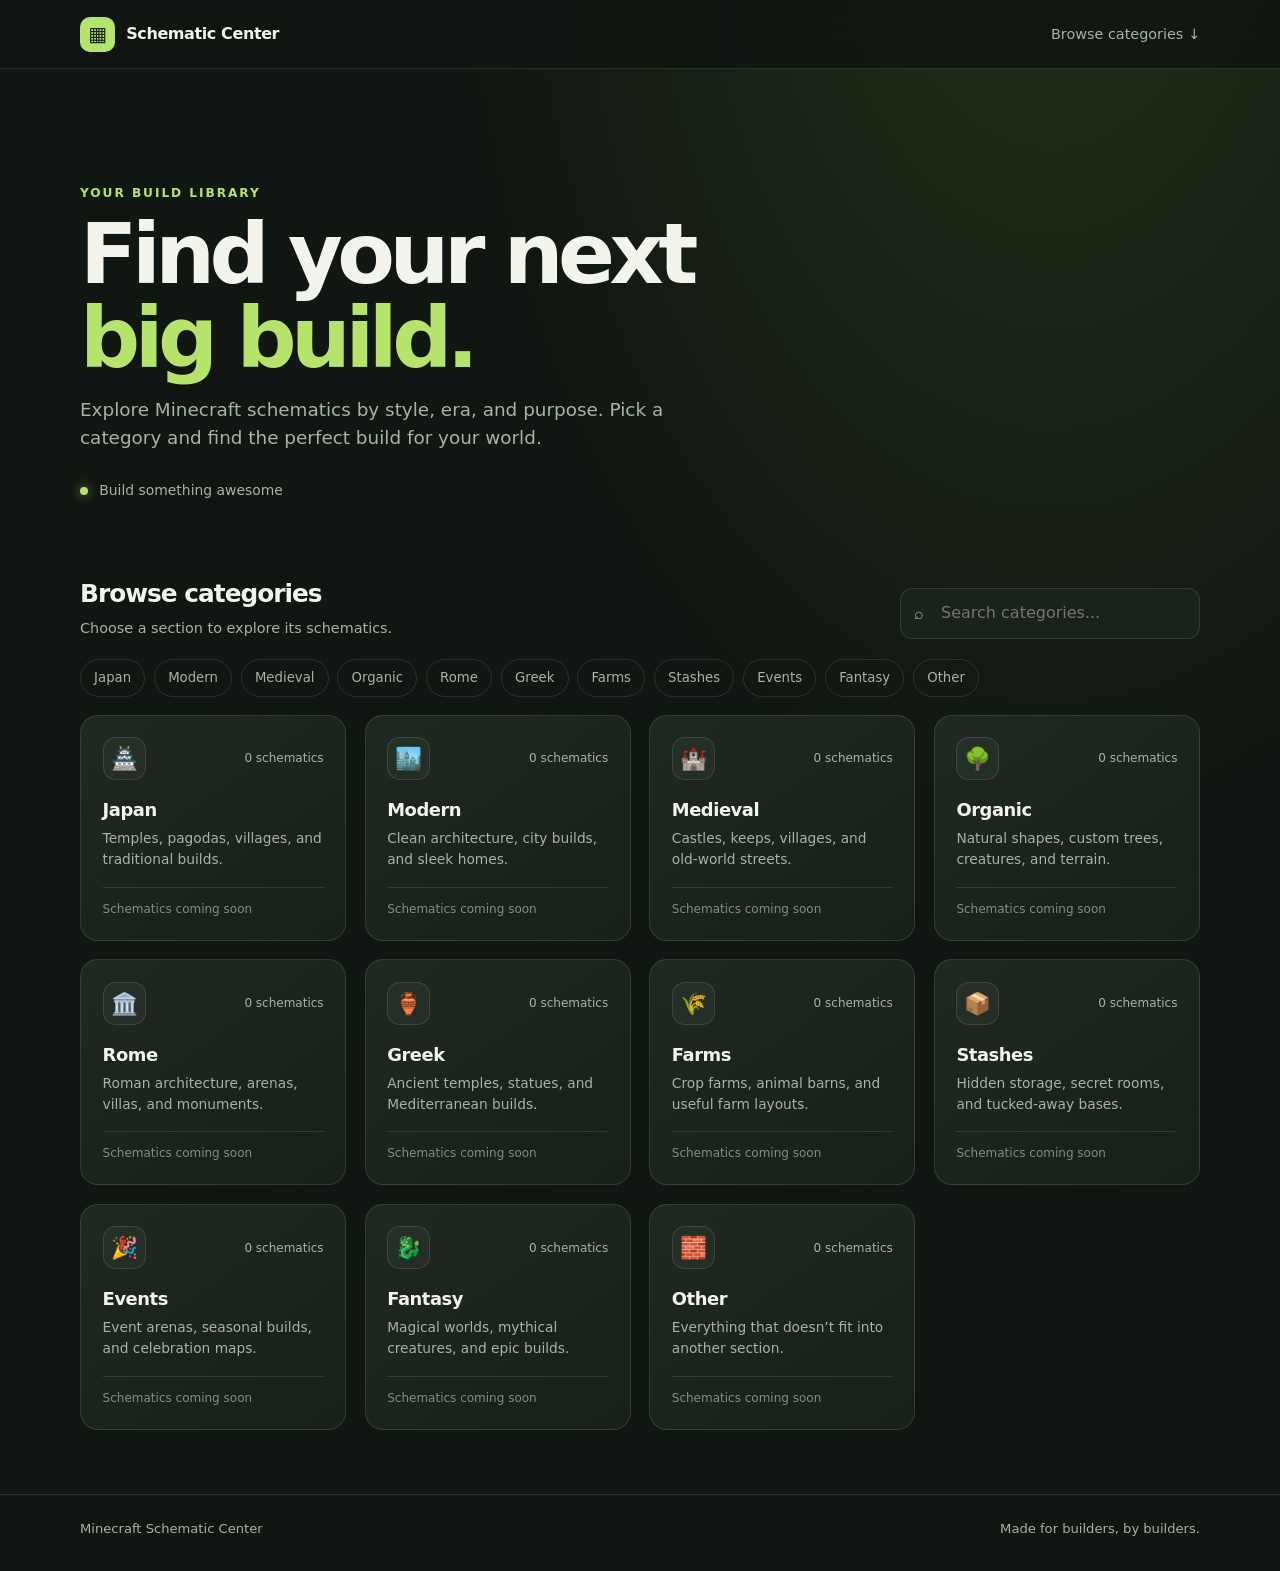
==== index.html @ 350b56d4 "Add schematic category landing page" ====
<!doctype html>
<html lang="en">
<head>
  <meta charset="utf-8">
  <meta name="viewport" content="width=device-width, initial-scale=1">
  <meta name="theme-color" content="#101611">
  <meta name="description" content="Browse Minecraft schematics by build style and category.">
  <title>Minecraft Schematic Center</title>
  <style>
    :root {
      color-scheme: dark;
      --bg: #101611;
      --surface: #19221b;
      --surface-raised: #202c23;
      --text: #f3f5ed;
      --muted: #a7b3a5;
      --green: #b6e36b;
      --green-dark: #293a1f;
      --line: rgba(224, 240, 216, .12);
      font-family: Inter, ui-sans-serif, system-ui, -apple-system, BlinkMacSystemFont, "Segoe UI", sans-serif;
    }

    * { box-sizing: border-box; }
    html { scroll-behavior: smooth; scroll-padding-top: 6rem; }
    body {
      margin: 0;
      color: var(--text);
      background:
        radial-gradient(ellipse at 82% -10%, rgba(114, 157, 69, .2), transparent 38rem),
        var(--bg);
      line-height: 1.55;
    }
    a { color: inherit; text-decoration: none; }
    button, input { font: inherit; }
    .wrap { width: min(1120px, calc(100% - 2.5rem)); margin-inline: auto; }

    header {
      position: sticky;
      z-index: 5;
      top: 0;
      border-bottom: 1px solid var(--line);
      background: rgba(16, 22, 17, .86);
      backdrop-filter: blur(14px);
    }
    .topbar { min-height: 68px; display: flex; align-items: center; justify-content: space-between; gap: 1rem; }
    .brand { display: flex; align-items: center; gap: .7rem; font-weight: 750; letter-spacing: -.025em; }
    .brand-mark { display: grid; width: 35px; aspect-ratio: 1; place-items: center; border-radius: 10px; background: var(--green); color: #172010; font-size: 1.25rem; }
    .top-link { color: var(--muted); font-size: .9rem; }
    .top-link:hover { color: var(--green); }

    .hero { padding: clamp(4rem, 9vw, 7.5rem) 0 3.2rem; }
    .eyebrow { color: var(--green); font-size: .76rem; font-weight: 800; letter-spacing: .16em; text-transform: uppercase; }
    h1 { max-width: 760px; margin: .65rem 0 1rem; font-size: clamp(2.6rem, 7vw, 5.25rem); line-height: .99; letter-spacing: -.065em; }
    h1 span { color: var(--green); }
    .intro { max-width: 610px; margin: 0; color: var(--muted); font-size: clamp(1rem, 2vw, 1.15rem); }
    .hero-meta { display: flex; align-items: center; gap: .7rem; margin-top: 1.7rem; color: var(--muted); font-size: .87rem; }
    .online-dot { width: 8px; height: 8px; border-radius: 50%; background: var(--green); box-shadow: 0 0 12px rgba(182, 227, 107, .7); }

    .catalog-head { display: flex; flex-wrap: wrap; align-items: end; justify-content: space-between; gap: 1rem; margin: 1.4rem 0 1.25rem; }
    h2 { margin: 0; font-size: 1.55rem; letter-spacing: -.04em; }
    .catalog-head p { margin: .2rem 0 0; color: var(--muted); font-size: .9rem; }
    .search { position: relative; width: min(100%, 300px); }
    .search input { width: 100%; padding: .75rem 1rem .75rem 2.5rem; border: 1px solid var(--line); border-radius: 12px; outline: 0; background: var(--surface); color: var(--text); }
    .search input:focus { border-color: rgba(182, 227, 107, .7); box-shadow: 0 0 0 3px rgba(182, 227, 107, .1); }
    .search span { position: absolute; top: 50%; left: .9rem; transform: translateY(-50%); color: var(--muted); }

    .category-nav { display: flex; gap: .55rem; overflow-x: auto; padding: 0 0 1.1rem; scrollbar-width: thin; }
    .category-nav a { flex: 0 0 auto; padding: .48rem .82rem; border: 1px solid var(--line); border-radius: 999px; color: var(--muted); font-size: .83rem; transition: .18s ease; }
    .category-nav a:hover { border-color: var(--green); color: var(--green); background: rgba(182, 227, 107, .07); }

    .category-grid { display: grid; grid-template-columns: repeat(2, minmax(0, 1fr)); gap: 1rem; padding-bottom: 4rem; }
    .category { min-height: 185px; padding: 1.35rem; border: 1px solid var(--line); border-radius: 18px; background: linear-gradient(145deg, rgba(32, 44, 35, .9), rgba(25, 34, 27, .8)); transition: transform .18s ease, border-color .18s ease; }
    .category:hover { transform: translateY(-3px); border-color: rgba(182, 227, 107, .38); }
    .category-top { display: flex; align-items: center; justify-content: space-between; gap: 1rem; }
    .category-icon { display: grid; width: 43px; aspect-ratio: 1; place-items: center; border: 1px solid var(--line); border-radius: 13px; background: rgba(255,255,255,.035); font-size: 1.35rem; }
    .count { color: var(--muted); font-size: .75rem; }
    .category h3 { margin: 1rem 0 .25rem; font-size: 1.12rem; letter-spacing: -.025em; }
    .category p { margin: 0; color: var(--muted); font-size: .86rem; }
    .empty-note { margin-top: 1rem; padding-top: .75rem; border-top: 1px solid var(--line); color: #80907d; font-size: .75rem; }
    .no-results { display: none; grid-column: 1 / -1; padding: 2rem; border: 1px dashed var(--line); border-radius: 16px; color: var(--muted); text-align: center; }
    footer { border-top: 1px solid var(--line); padding: 1.5rem 0 2rem; color: var(--muted); font-size: .82rem; }
    footer .wrap { display: flex; flex-wrap: wrap; justify-content: space-between; gap: .5rem 1rem; }

    @media (min-width: 760px) { .category-grid { grid-template-columns: repeat(3, minmax(0, 1fr)); gap: 1.15rem; } }
    @media (min-width: 1050px) { .category-grid { grid-template-columns: repeat(4, minmax(0, 1fr)); } }
    @media (max-width: 520px) { .wrap { width: min(100% - 1.5rem, 1120px); } .top-link { display: none; } .category { min-height: 175px; padding: 1rem; } .category-grid { gap: .7rem; } }
    @media (prefers-reduced-motion: reduce) { *, *::before, *::after { scroll-behavior: auto !important; transition-duration: .01ms !important; } }
  </style>
</head>
<body>
  <header>
    <div class="wrap topbar">
      <a class="brand" href="#top" aria-label="Minecraft Schematic Center home">
        <span class="brand-mark" aria-hidden="true">▦</span>
        <span>Schematic Center</span>
      </a>
      <a class="top-link" href="#categories">Browse categories ↓</a>
    </div>
  </header>

  <main class="wrap" id="top">
    <section class="hero" aria-labelledby="page-title">
      <div class="eyebrow">Your build library</div>
      <h1 id="page-title">Find your next <span>big build.</span></h1>
      <p class="intro">Explore Minecraft schematics by style, era, and purpose. Pick a category and find the perfect build for your world.</p>
      <div class="hero-meta"><span class="online-dot" aria-hidden="true"></span><span>Build something awesome</span></div>
    </section>

    <section id="categories" aria-labelledby="categories-title">
      <div class="catalog-head">
        <div>
          <h2 id="categories-title">Browse categories</h2>
          <p>Choose a section to explore its schematics.</p>
        </div>
        <label class="search">
          <span aria-hidden="true">⌕</span>
          <input id="category-search" type="search" placeholder="Search categories..." aria-label="Search categories">
        </label>
      </div>

      <nav class="category-nav" aria-label="Jump to a category">
        <a href="#japan">Japan</a><a href="#modern">Modern</a><a href="#medieval">Medieval</a><a href="#organic">Organic</a><a href="#rome">Rome</a><a href="#greek">Greek</a><a href="#farms">Farms</a><a href="#stashes">Stashes</a><a href="#events">Events</a><a href="#fantasy">Fantasy</a><a href="#other">Other</a>
      </nav>

      <div class="category-grid" id="category-grid">
        <article class="category" id="japan" data-category="japan japanese asian pagoda shrine">
          <div class="category-top"><span class="category-icon" aria-hidden="true">🏯</span><span class="count">0 schematics</span></div>
          <h3>Japan</h3><p>Temples, pagodas, villages, and traditional builds.</p><div class="empty-note">Schematics coming soon</div>
        </article>
        <article class="category" id="modern" data-category="modern contemporary city house">
          <div class="category-top"><span class="category-icon" aria-hidden="true">🏙️</span><span class="count">0 schematics</span></div>
          <h3>Modern</h3><p>Clean architecture, city builds, and sleek homes.</p><div class="empty-note">Schematics coming soon</div>
        </article>
        <article class="category" id="medieval" data-category="medieval castle village fantasy">
          <div class="category-top"><span class="category-icon" aria-hidden="true">🏰</span><span class="count">0 schematics</span></div>
          <h3>Medieval</h3><p>Castles, keeps, villages, and old-world streets.</p><div class="empty-note">Schematics coming soon</div>
        </article>
        <article class="category" id="organic" data-category="organic nature tree creature terrain">
          <div class="category-top"><span class="category-icon" aria-hidden="true">🌳</span><span class="count">0 schematics</span></div>
          <h3>Organic</h3><p>Natural shapes, custom trees, creatures, and terrain.</p><div class="empty-note">Schematics coming soon</div>
        </article>
        <article class="category" id="rome" data-category="rome roman colosseum empire">
          <div class="category-top"><span class="category-icon" aria-hidden="true">🏛️</span><span class="count">0 schematics</span></div>
          <h3>Rome</h3><p>Roman architecture, arenas, villas, and monuments.</p><div class="empty-note">Schematics coming soon</div>
        </article>
        <article class="category" id="greek" data-category="greek greece ancient temple mythology">
          <div class="category-top"><span class="category-icon" aria-hidden="true">🏺</span><span class="count">0 schematics</span></div>
          <h3>Greek</h3><p>Ancient temples, statues, and Mediterranean builds.</p><div class="empty-note">Schematics coming soon</div>
        </article>
        <article class="category" id="farms" data-category="farm farms agriculture food crop">
          <div class="category-top"><span class="category-icon" aria-hidden="true">🌾</span><span class="count">0 schematics</span></div>
          <h3>Farms</h3><p>Crop farms, animal barns, and useful farm layouts.</p><div class="empty-note">Schematics coming soon</div>
        </article>
        <article class="category" id="stashes" data-category="stash stashes storage secret base hidden">
          <div class="category-top"><span class="category-icon" aria-hidden="true">📦</span><span class="count">0 schematics</span></div>
          <h3>Stashes</h3><p>Hidden storage, secret rooms, and tucked-away bases.</p><div class="empty-note">Schematics coming soon</div>
        </article>
        <article class="category" id="events" data-category="event events seasonal holiday arena">
          <div class="category-top"><span class="category-icon" aria-hidden="true">🎉</span><span class="count">0 schematics</span></div>
          <h3>Events</h3><p>Event arenas, seasonal builds, and celebration maps.</p><div class="empty-note">Schematics coming soon</div>
        </article>
        <article class="category" id="fantasy" data-category="fantasy magic mythical dragon">
          <div class="category-top"><span class="category-icon" aria-hidden="true">🐉</span><span class="count">0 schematics</span></div>
          <h3>Fantasy</h3><p>Magical worlds, mythical creatures, and epic builds.</p><div class="empty-note">Schematics coming soon</div>
        </article>
        <article class="category" id="other" data-category="other others misc miscellaneous">
          <div class="category-top"><span class="category-icon" aria-hidden="true">🧱</span><span class="count">0 schematics</span></div>
          <h3>Other</h3><p>Everything that doesn’t fit into another section.</p><div class="empty-note">Schematics coming soon</div>
        </article>
        <p class="no-results" id="no-results">No categories match that search. Try another word.</p>
      </div>
    </section>
  </main>

  <footer><div class="wrap"><span>Minecraft Schematic Center</span><span>Made for builders, by builders.</span></div></footer>
  <script>
    const search = document.querySelector('#category-search');
    const categories = [...document.querySelectorAll('.category')];
    const noResults = document.querySelector('#no-results');

    search.addEventListener('input', () => {
      const query = search.value.trim().toLowerCase();
      let visible = 0;
      for (const card of categories) {
        const matches = `${card.dataset.category} ${card.textContent}`.toLowerCase().includes(query);
        card.hidden = !matches;
        if (matches) visible++;
      }
      noResults.style.display = visible ? 'none' : 'block';
    });
  </script>
</body>
</html>
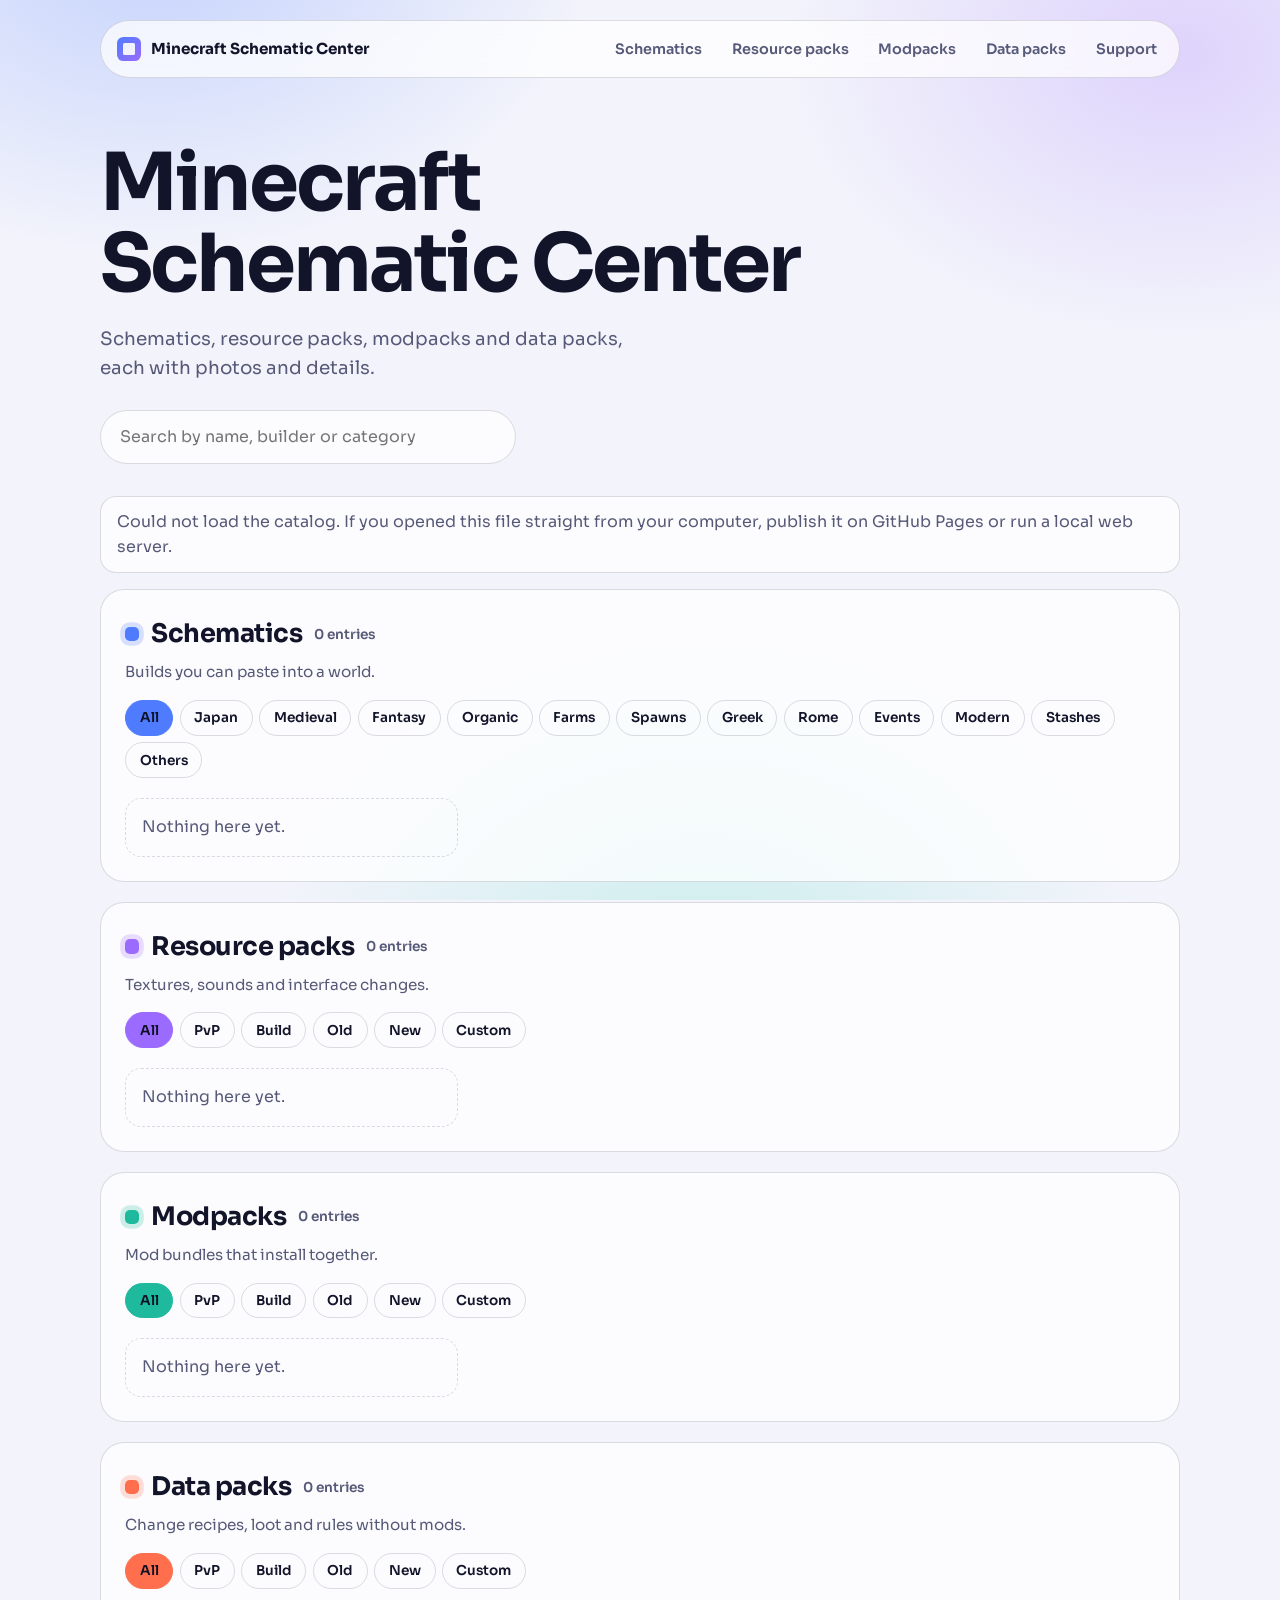
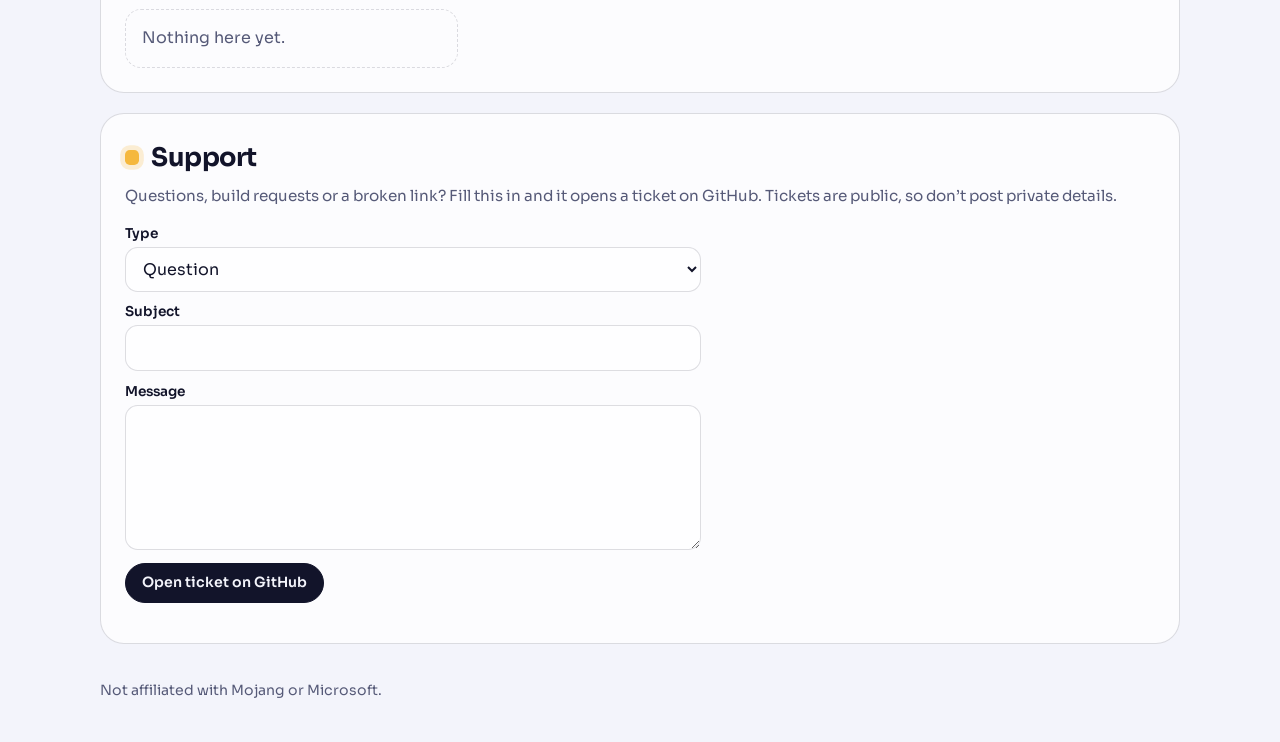
==== commit 14cfda5f: "Add files via upload" ====
--- a/index.html
+++ b/index.html
@@ -1,193 +1,130 @@
-<!doctype html>
+<!DOCTYPE html>
 <html lang="en">
 <head>
-  <meta charset="utf-8">
-  <meta name="viewport" content="width=device-width, initial-scale=1">
-  <meta name="theme-color" content="#101611">
-  <meta name="description" content="Browse Minecraft schematics by build style and category.">
-  <title>Minecraft Schematic Center</title>
-  <style>
-    :root {
-      color-scheme: dark;
-      --bg: #101611;
-      --surface: #19221b;
-      --surface-raised: #202c23;
-      --text: #f3f5ed;
-      --muted: #a7b3a5;
-      --green: #b6e36b;
-      --green-dark: #293a1f;
-      --line: rgba(224, 240, 216, .12);
-      font-family: Inter, ui-sans-serif, system-ui, -apple-system, BlinkMacSystemFont, "Segoe UI", sans-serif;
-    }
-
-    * { box-sizing: border-box; }
-    html { scroll-behavior: smooth; scroll-padding-top: 6rem; }
-    body {
-      margin: 0;
-      color: var(--text);
-      background:
-        radial-gradient(ellipse at 82% -10%, rgba(114, 157, 69, .2), transparent 38rem),
-        var(--bg);
-      line-height: 1.55;
-    }
-    a { color: inherit; text-decoration: none; }
-    button, input { font: inherit; }
-    .wrap { width: min(1120px, calc(100% - 2.5rem)); margin-inline: auto; }
-
-    header {
-      position: sticky;
-      z-index: 5;
-      top: 0;
-      border-bottom: 1px solid var(--line);
-      background: rgba(16, 22, 17, .86);
-      backdrop-filter: blur(14px);
-    }
-    .topbar { min-height: 68px; display: flex; align-items: center; justify-content: space-between; gap: 1rem; }
-    .brand { display: flex; align-items: center; gap: .7rem; font-weight: 750; letter-spacing: -.025em; }
-    .brand-mark { display: grid; width: 35px; aspect-ratio: 1; place-items: center; border-radius: 10px; background: var(--green); color: #172010; font-size: 1.25rem; }
-    .top-link { color: var(--muted); font-size: .9rem; }
-    .top-link:hover { color: var(--green); }
-
-    .hero { padding: clamp(4rem, 9vw, 7.5rem) 0 3.2rem; }
-    .eyebrow { color: var(--green); font-size: .76rem; font-weight: 800; letter-spacing: .16em; text-transform: uppercase; }
-    h1 { max-width: 760px; margin: .65rem 0 1rem; font-size: clamp(2.6rem, 7vw, 5.25rem); line-height: .99; letter-spacing: -.065em; }
-    h1 span { color: var(--green); }
-    .intro { max-width: 610px; margin: 0; color: var(--muted); font-size: clamp(1rem, 2vw, 1.15rem); }
-    .hero-meta { display: flex; align-items: center; gap: .7rem; margin-top: 1.7rem; color: var(--muted); font-size: .87rem; }
-    .online-dot { width: 8px; height: 8px; border-radius: 50%; background: var(--green); box-shadow: 0 0 12px rgba(182, 227, 107, .7); }
-
-    .catalog-head { display: flex; flex-wrap: wrap; align-items: end; justify-content: space-between; gap: 1rem; margin: 1.4rem 0 1.25rem; }
-    h2 { margin: 0; font-size: 1.55rem; letter-spacing: -.04em; }
-    .catalog-head p { margin: .2rem 0 0; color: var(--muted); font-size: .9rem; }
-    .search { position: relative; width: min(100%, 300px); }
-    .search input { width: 100%; padding: .75rem 1rem .75rem 2.5rem; border: 1px solid var(--line); border-radius: 12px; outline: 0; background: var(--surface); color: var(--text); }
-    .search input:focus { border-color: rgba(182, 227, 107, .7); box-shadow: 0 0 0 3px rgba(182, 227, 107, .1); }
-    .search span { position: absolute; top: 50%; left: .9rem; transform: translateY(-50%); color: var(--muted); }
-
-    .category-nav { display: flex; gap: .55rem; overflow-x: auto; padding: 0 0 1.1rem; scrollbar-width: thin; }
-    .category-nav a { flex: 0 0 auto; padding: .48rem .82rem; border: 1px solid var(--line); border-radius: 999px; color: var(--muted); font-size: .83rem; transition: .18s ease; }
-    .category-nav a:hover { border-color: var(--green); color: var(--green); background: rgba(182, 227, 107, .07); }
-
-    .category-grid { display: grid; grid-template-columns: repeat(2, minmax(0, 1fr)); gap: 1rem; padding-bottom: 4rem; }
-    .category { min-height: 185px; padding: 1.35rem; border: 1px solid var(--line); border-radius: 18px; background: linear-gradient(145deg, rgba(32, 44, 35, .9), rgba(25, 34, 27, .8)); transition: transform .18s ease, border-color .18s ease; }
-    .category:hover { transform: translateY(-3px); border-color: rgba(182, 227, 107, .38); }
-    .category-top { display: flex; align-items: center; justify-content: space-between; gap: 1rem; }
-    .category-icon { display: grid; width: 43px; aspect-ratio: 1; place-items: center; border: 1px solid var(--line); border-radius: 13px; background: rgba(255,255,255,.035); font-size: 1.35rem; }
-    .count { color: var(--muted); font-size: .75rem; }
-    .category h3 { margin: 1rem 0 .25rem; font-size: 1.12rem; letter-spacing: -.025em; }
-    .category p { margin: 0; color: var(--muted); font-size: .86rem; }
-    .empty-note { margin-top: 1rem; padding-top: .75rem; border-top: 1px solid var(--line); color: #80907d; font-size: .75rem; }
-    .no-results { display: none; grid-column: 1 / -1; padding: 2rem; border: 1px dashed var(--line); border-radius: 16px; color: var(--muted); text-align: center; }
-    footer { border-top: 1px solid var(--line); padding: 1.5rem 0 2rem; color: var(--muted); font-size: .82rem; }
-    footer .wrap { display: flex; flex-wrap: wrap; justify-content: space-between; gap: .5rem 1rem; }
-
-    @media (min-width: 760px) { .category-grid { grid-template-columns: repeat(3, minmax(0, 1fr)); gap: 1.15rem; } }
-    @media (min-width: 1050px) { .category-grid { grid-template-columns: repeat(4, minmax(0, 1fr)); } }
-    @media (max-width: 520px) { .wrap { width: min(100% - 1.5rem, 1120px); } .top-link { display: none; } .category { min-height: 175px; padding: 1rem; } .category-grid { gap: .7rem; } }
-    @media (prefers-reduced-motion: reduce) { *, *::before, *::after { scroll-behavior: auto !important; transition-duration: .01ms !important; } }
-  </style>
+<meta charset="utf-8">
+<meta name="viewport" content="width=device-width, initial-scale=1">
+<title>Minecraft Schematic Center</title>
+<link rel="preconnect" href="https://fonts.googleapis.com">
+<link href="https://fonts.googleapis.com/css2?family=Sora:wght@400;600;700&display=swap" rel="stylesheet">
+<link rel="stylesheet" href="style.css">
 </head>
 <body>
-  <header>
-    <div class="wrap topbar">
-      <a class="brand" href="#top" aria-label="Minecraft Schematic Center home">
-        <span class="brand-mark" aria-hidden="true">▦</span>
-        <span>Schematic Center</span>
-      </a>
-      <a class="top-link" href="#categories">Browse categories ↓</a>
+<div class="wrap">
+  <nav aria-label="Main">
+    <div class="brand"><span class="logo" aria-hidden="true"></span>Minecraft Schematic Center</div>
+    <ul id="navl"></ul>
+    <a class="dc" id="dc" target="_blank" rel="noopener">Join our Discord</a>
+  </nav>
+  <section class="hero">
+    <h1>Minecraft Schematic Center</h1>
+    <p>Schematics, resource packs, modpacks and data packs, each with photos and details.</p>
+    <input class="search" id="q" type="search" placeholder="Search by name, builder or category" aria-label="Search" autocomplete="off">
+  </section>
+  <p id="note" role="status"></p>
+  <main id="main"></main>
+  <section class="sec" id="support" style="--a:#f5b83d"><header><span class="dot"></span><h2>Support</h2></header>
+    <p class="lede">Questions, build requests or a broken link? Fill this in and it opens a ticket on GitHub. Tickets are public, so don’t post private details.</p>
+    <div class="tk">
+      <label for="t-kind">Type</label><select id="t-kind"><option>Question</option><option>Request a build</option><option>Report a broken link</option><option>Other</option></select>
+      <label for="t-subj">Subject</label><input id="t-subj" maxlength="120">
+      <label for="t-msg">Message</label><textarea id="t-msg" rows="5" maxlength="1500"></textarea>
+      <div class="acts"><button type="button" class="btn main" id="t-send">Open ticket on GitHub</button></div>
+      <p class="lede" id="t-out" role="status"></p>
     </div>
-  </header>
+  </section>
+  <footer>Not affiliated with Mojang or Microsoft.</footer>
+</div>
+<script>
+(function(){
+  var PK=['PvP','Build','Old','New','Custom'];
+  var SECS=[
+    {id:'schematics',title:'Schematics',a:'#4f7cff',lede:'Builds you can paste into a world.',cats:['Japan','Medieval','Fantasy','Organic','Farms','Spawns','Greek','Rome','Events','Modern','Stashes','Others']},
+    {id:'resource-packs',title:'Resource packs',a:'#9b6bff',lede:'Textures, sounds and interface changes.',cats:PK},
+    {id:'modpacks',title:'Modpacks',a:'#1fb99d',lede:'Mod bundles that install together.',cats:PK},
+    {id:'data-packs',title:'Data packs',a:'#ff6f4d',lede:'Change recipes, loot and rules without mods.',cats:PK}
+  ];
+  var S={entries:[],cfg:{},q:'',cat:{}};
+  var $=function(id){return document.getElementById(id)};
+  function h(t,at,kids){var e=document.createElement(t);for(var k in at||{}){if(k==='class')e.className=at[k];else if(k==='text')e.textContent=at[k];else e.setAttribute(k,at[k])}(kids||[]).forEach(function(c){if(c)e.appendChild(c)});return e}
+  function okImg(u){return typeof u==='string'&&/^images\/[\w .\/-]+$/.test(u)&&u.indexOf('..')<0}
+  function okLink(u){return typeof u==='string'&&/^https:\/\//.test(u)}
+  function note(t){var n=$('note');n.textContent=t||'';n.style.display=t?'block':'none'}
+  var nav=$('navl'),main=$('main');
+  SECS.forEach(function(s){
+    nav.appendChild(h('li',{},[h('a',{href:'#'+s.id,text:s.title})]));
+    S.cat[s.id]='';
+    var sec=h('section',{class:'sec',id:s.id});sec.style.setProperty('--a',s.a);
+    sec.appendChild(h('header',{},[h('span',{class:'dot'}),h('h2',{text:s.title}),h('span',{class:'count'})]));
+    sec.appendChild(h('p',{class:'lede',text:s.lede}));
+    var cats=h('div',{class:'cats',role:'group','aria-label':s.title+' categories'});
+    ['All'].concat(s.cats).forEach(function(c){
+      var b=h('button',{type:'button',class:'cat','aria-pressed':c==='All'?'true':'false',text:c});
+      b.onclick=function(){S.cat[s.id]=c==='All'?'':c;render()};cats.appendChild(b);
+    });
+    sec.appendChild(cats);sec.appendChild(h('div',{class:'grid'}));sec.appendChild(h('div',{class:'prem'}));
+    main.appendChild(sec);
+  });
+  nav.appendChild(h('li',{},[h('a',{href:'#support',text:'Support'})]));
 
-  <main class="wrap" id="top">
-    <section class="hero" aria-labelledby="page-title">
-      <div class="eyebrow">Your build library</div>
-      <h1 id="page-title">Find your next <span>big build.</span></h1>
-      <p class="intro">Explore Minecraft schematics by style, era, and purpose. Pick a category and find the perfect build for your world.</p>
-      <div class="hero-meta"><span class="online-dot" aria-hidden="true"></span><span>Build something awesome</span></div>
-    </section>
-
-    <section id="categories" aria-labelledby="categories-title">
-      <div class="catalog-head">
-        <div>
-          <h2 id="categories-title">Browse categories</h2>
-          <p>Choose a section to explore its schematics.</p>
-        </div>
-        <label class="search">
-          <span aria-hidden="true">⌕</span>
-          <input id="category-search" type="search" placeholder="Search categories..." aria-label="Search categories">
-        </label>
-      </div>
-
-      <nav class="category-nav" aria-label="Jump to a category">
-        <a href="#japan">Japan</a><a href="#modern">Modern</a><a href="#medieval">Medieval</a><a href="#organic">Organic</a><a href="#rome">Rome</a><a href="#greek">Greek</a><a href="#farms">Farms</a><a href="#stashes">Stashes</a><a href="#events">Events</a><a href="#fantasy">Fantasy</a><a href="#other">Other</a>
-      </nav>
-
-      <div class="category-grid" id="category-grid">
-        <article class="category" id="japan" data-category="japan japanese asian pagoda shrine">
-          <div class="category-top"><span class="category-icon" aria-hidden="true">🏯</span><span class="count">0 schematics</span></div>
-          <h3>Japan</h3><p>Temples, pagodas, villages, and traditional builds.</p><div class="empty-note">Schematics coming soon</div>
-        </article>
-        <article class="category" id="modern" data-category="modern contemporary city house">
-          <div class="category-top"><span class="category-icon" aria-hidden="true">🏙️</span><span class="count">0 schematics</span></div>
-          <h3>Modern</h3><p>Clean architecture, city builds, and sleek homes.</p><div class="empty-note">Schematics coming soon</div>
-        </article>
-        <article class="category" id="medieval" data-category="medieval castle village fantasy">
-          <div class="category-top"><span class="category-icon" aria-hidden="true">🏰</span><span class="count">0 schematics</span></div>
-          <h3>Medieval</h3><p>Castles, keeps, villages, and old-world streets.</p><div class="empty-note">Schematics coming soon</div>
-        </article>
-        <article class="category" id="organic" data-category="organic nature tree creature terrain">
-          <div class="category-top"><span class="category-icon" aria-hidden="true">🌳</span><span class="count">0 schematics</span></div>
-          <h3>Organic</h3><p>Natural shapes, custom trees, creatures, and terrain.</p><div class="empty-note">Schematics coming soon</div>
-        </article>
-        <article class="category" id="rome" data-category="rome roman colosseum empire">
-          <div class="category-top"><span class="category-icon" aria-hidden="true">🏛️</span><span class="count">0 schematics</span></div>
-          <h3>Rome</h3><p>Roman architecture, arenas, villas, and monuments.</p><div class="empty-note">Schematics coming soon</div>
-        </article>
-        <article class="category" id="greek" data-category="greek greece ancient temple mythology">
-          <div class="category-top"><span class="category-icon" aria-hidden="true">🏺</span><span class="count">0 schematics</span></div>
-          <h3>Greek</h3><p>Ancient temples, statues, and Mediterranean builds.</p><div class="empty-note">Schematics coming soon</div>
-        </article>
-        <article class="category" id="farms" data-category="farm farms agriculture food crop">
-          <div class="category-top"><span class="category-icon" aria-hidden="true">🌾</span><span class="count">0 schematics</span></div>
-          <h3>Farms</h3><p>Crop farms, animal barns, and useful farm layouts.</p><div class="empty-note">Schematics coming soon</div>
-        </article>
-        <article class="category" id="stashes" data-category="stash stashes storage secret base hidden">
-          <div class="category-top"><span class="category-icon" aria-hidden="true">📦</span><span class="count">0 schematics</span></div>
-          <h3>Stashes</h3><p>Hidden storage, secret rooms, and tucked-away bases.</p><div class="empty-note">Schematics coming soon</div>
-        </article>
-        <article class="category" id="events" data-category="event events seasonal holiday arena">
-          <div class="category-top"><span class="category-icon" aria-hidden="true">🎉</span><span class="count">0 schematics</span></div>
-          <h3>Events</h3><p>Event arenas, seasonal builds, and celebration maps.</p><div class="empty-note">Schematics coming soon</div>
-        </article>
-        <article class="category" id="fantasy" data-category="fantasy magic mythical dragon">
-          <div class="category-top"><span class="category-icon" aria-hidden="true">🐉</span><span class="count">0 schematics</span></div>
-          <h3>Fantasy</h3><p>Magical worlds, mythical creatures, and epic builds.</p><div class="empty-note">Schematics coming soon</div>
-        </article>
-        <article class="category" id="other" data-category="other others misc miscellaneous">
-          <div class="category-top"><span class="category-icon" aria-hidden="true">🧱</span><span class="count">0 schematics</span></div>
-          <h3>Other</h3><p>Everything that doesn’t fit into another section.</p><div class="empty-note">Schematics coming soon</div>
-        </article>
-        <p class="no-results" id="no-results">No categories match that search. Try another word.</p>
-      </div>
-    </section>
-  </main>
-
-  <footer><div class="wrap"><span>Minecraft Schematic Center</span><span>Made for builders, by builders.</span></div></footer>
-  <script>
-    const search = document.querySelector('#category-search');
-    const categories = [...document.querySelectorAll('.category')];
-    const noResults = document.querySelector('#no-results');
-
-    search.addEventListener('input', () => {
-      const query = search.value.trim().toLowerCase();
-      let visible = 0;
-      for (const card of categories) {
-        const matches = `${card.dataset.category} ${card.textContent}`.toLowerCase().includes(query);
-        card.hidden = !matches;
-        if (matches) visible++;
-      }
-      noResults.style.display = visible ? 'none' : 'block';
+  function card(en){
+    var ph=h('div',{class:'ph'}),photos=(en.photos||[]).filter(okImg);
+    function show(i){ph.textContent='';ph.appendChild(h('img',{src:photos[i],alt:(en.name||'Build')+' photo '+(i+1),loading:'lazy'}))}
+    if(photos.length)show(0);else ph.textContent='No photo yet';
+    var art=h('article',{class:'entry'},[ph]);
+    if(photos.length>1){
+      var th=h('div',{class:'thumbs'});
+      photos.forEach(function(u,i){
+        var b=h('button',{type:'button','aria-label':'Show photo '+(i+1),'aria-current':i===0?'true':'false'},[h('img',{src:u,alt:''})]);
+        b.onclick=function(){show(i);[].forEach.call(th.children,function(x,j){x.setAttribute('aria-current',j===i?'true':'false')})};
+        th.appendChild(b);
+      });
+      art.appendChild(th);
+    }
+    var dl=h('dl'),rows=[['Builder',en.builder],['Version',en.version],['Size',en.size]];
+    if(en.type==='schematics')rows.push(['Interior',en.interior]);
+    if(en.premium)rows.push(['Price',en.price]);
+    rows.forEach(function(r){dl.appendChild(h('dt',{text:r[0]}));dl.appendChild(h('dd',{text:r[1]||'Not listed'}))});
+    var acts=h('div',{class:'acts'});
+    if(en.premium){if(okLink(en.buy))acts.appendChild(h('a',{class:'btn main',href:en.buy,target:'_blank',rel:'noopener',text:'Buy'}))}
+    else if(okLink(en.link))acts.appendChild(h('a',{class:'btn main',href:en.link,target:'_blank',rel:'noopener',text:'Download'}));
+    art.appendChild(h('div',{class:'body'},[h('h3',{text:en.name||'Untitled'}),h('span',{class:'pill',text:en.cat||'Others'}),dl,en.notes?h('p',{class:'notes',text:en.notes}):null,acts]));
+    return art;
+  }
+  function render(){
+    var q=S.q.toLowerCase();
+    SECS.forEach(function(s){
+      var sec=$(s.id),cur=S.cat[s.id];
+      [].forEach.call(sec.querySelectorAll('.cat'),function(b){b.setAttribute('aria-pressed',(b.textContent==='All'?cur==='':b.textContent===cur)?'true':'false')});
+      var list=S.entries.filter(function(e){
+        return e&&e.type===s.id&&(!cur||e.cat===cur)&&(!q||[e.name,e.builder,e.cat,e.notes].join(' ').toLowerCase().indexOf(q)>-1);
+      }).sort(function(a,b){return String(a.name).localeCompare(String(b.name))});
+      var free=list.filter(function(e){return !e.premium}),paid=list.filter(function(e){return e.premium});
+      sec.querySelector('.count').textContent=list.length+(list.length===1?' entry':' entries');
+      var grid=sec.querySelector('.grid');grid.textContent='';
+      if(!free.length)grid.appendChild(h('p',{class:'none',text:'Nothing here yet.'}));
+      free.forEach(function(e){grid.appendChild(card(e))});
+      var pm=sec.querySelector('.prem');pm.textContent='';pm.style.display=paid.length?'block':'none';
+      if(paid.length){pm.appendChild(h('h3',{text:'Premium'}));var g=h('div',{class:'grid'});paid.forEach(function(e){g.appendChild(card(e))});pm.appendChild(g)}
     });
-  </script>
+  }
+  $('q').addEventListener('input',function(){S.q=this.value.trim();render()});
+  $('t-send').onclick=function(){
+    var repo=S.cfg.repo,out=$('t-out'),subj=$('t-subj').value.trim(),msg=$('t-msg').value.trim();
+    if(!/^[\w.-]+\/[\w.-]+$/.test(repo||'')){out.textContent='Tickets are not set up yet.';return}
+    if(!subj||!msg){out.textContent='Add a subject and a message.';return}
+    var title='['+$('t-kind').value+'] '+subj;
+    window.open('https://github.com/'+repo+'/issues/new?title='+encodeURIComponent(title)+'&body='+encodeURIComponent(msg),'_blank','noopener');
+    out.textContent='GitHub opened in a new tab. Press “Submit new issue” there to send it.';
+  };
+  render();
+  Promise.all([fetch('data/entries.json'),fetch('config.json')]).then(async function(r){
+    if(!r[0].ok)throw new Error('entries');
+    var d=await r[0].json();S.entries=Array.isArray(d)?d:[];
+    S.cfg=r[1].ok?await r[1].json():{};
+    var dc=S.cfg.discord;if(typeof dc==='string'&&/^https:\/\/discord\.(gg|com)\//.test(dc)){var a=$('dc');a.href=dc;a.classList.add('on')}
+    render();
+  }).catch(function(){note('Could not load the catalog. If you opened this file straight from your computer, publish it on GitHub Pages or run a local web server.')});
+})();
+</script>
 </body>
 </html>
--- a/style.css
+++ b/style.css
@@ -0,0 +1,58 @@
+:root{--bg:#f3f4fb;--ink:#12142a;--muted:#565a78;--glass:rgba(255,255,255,.72);--line:rgba(18,20,42,.14);--g1:rgba(79,124,255,.28);--g2:rgba(155,107,255,.24);--g3:rgba(47,211,181,.2);color-scheme:light}
+@media (prefers-color-scheme:dark){:root{--bg:#0e1024;--ink:#f1f2ff;--muted:#a4a8cc;--glass:rgba(255,255,255,.06);--line:rgba(255,255,255,.16);--g1:rgba(79,124,255,.38);--g2:rgba(155,107,255,.32);--g3:rgba(47,211,181,.22);color-scheme:dark}}
+*,*::before,*::after{box-sizing:border-box}
+body{margin:0;min-height:100vh;color:var(--ink);font:400 1rem/1.55 Sora,system-ui,sans-serif;background:radial-gradient(40rem 28rem at 12% -6%,var(--g1),transparent 70%),radial-gradient(36rem 26rem at 92% 6%,var(--g2),transparent 70%),radial-gradient(40rem 30rem at 55% 108%,var(--g3),transparent 70%),var(--bg);background-attachment:fixed}
+:focus-visible{outline:3px solid #4f7cff;outline-offset:3px}
+.wrap{max-width:70rem;margin:0 auto;padding:0 1.25rem}
+button,input,select,textarea{font:inherit;color:inherit}
+nav{display:flex;align-items:center;justify-content:space-between;gap:1rem;margin-top:1.25rem;padding:.6rem .6rem .6rem 1rem;border:1px solid var(--line);background:var(--glass);backdrop-filter:blur(14px);border-radius:999px}
+.brand{display:flex;align-items:center;gap:.6rem;font-weight:700;font-size:.95rem}
+.logo{width:1.5rem;height:1.5rem;border-radius:.4rem;background:linear-gradient(135deg,#4f7cff,#9b6bff);position:relative}
+.logo::after{content:"";position:absolute;inset:.38rem;border-radius:.1rem;background:rgba(255,255,255,.9)}
+nav ul{display:flex;gap:.25rem;margin:0;padding:0;list-style:none}
+nav a{display:block;padding:.45rem .8rem;border-radius:999px;color:var(--muted);text-decoration:none;font-size:.9rem;font-weight:600}
+nav a:hover{background:var(--line);color:var(--ink)}
+nav a.dc{display:none;background:#5865f2;color:#fff;font-weight:700;white-space:nowrap}
+nav a.dc.on{display:block}
+.hero{padding:4rem 0 2rem;max-width:46rem}
+.hero h1{margin:0;font-size:clamp(2.6rem,8vw,5rem);line-height:1.02;letter-spacing:-.035em}
+.hero p{margin:1.25rem 0 1.75rem;max-width:34rem;font-size:1.15rem;color:var(--muted)}
+.search{width:100%;max-width:26rem;padding:.85rem 1.2rem;border-radius:999px;border:1px solid var(--line);background:var(--glass)}
+#note{display:none;margin:0 0 1rem;padding:.8rem 1rem;border-radius:1rem;border:1px solid var(--line);background:var(--glass);color:var(--muted)}
+.sec{--a:#4f7cff;margin-bottom:1.25rem;padding:1.5rem;border:1px solid var(--line);background:var(--glass);border-radius:1.5rem;scroll-margin-top:1rem}
+.sec header{display:flex;align-items:center;gap:.75rem;flex-wrap:wrap}
+.dot{width:.9rem;height:.9rem;border-radius:.3rem;background:var(--a);box-shadow:0 0 0 .3rem color-mix(in srgb,var(--a) 22%,transparent)}
+.sec h2{margin:0;font-size:1.6rem;letter-spacing:-.02em}
+.count{font-size:.85rem;font-weight:600;color:var(--muted)}
+.lede{margin:.4rem 0 1rem;color:var(--muted);font-size:.95rem}
+.cats{display:flex;flex-wrap:wrap;gap:.4rem;margin:0 0 1.25rem}
+.cat{font-size:.85rem;font-weight:600;padding:.4rem .85rem;border-radius:999px;border:1px solid var(--line);background:transparent;cursor:pointer}
+.cat:hover{border-color:var(--a)}
+.cat[aria-pressed=true]{background:var(--a);border-color:var(--a);color:#0e1024}
+.grid{display:grid;grid-template-columns:repeat(auto-fill,minmax(min(100%,16.5rem),1fr));gap:1rem}
+.none{margin:0;padding:1rem;border:1px dashed var(--line);border-radius:1rem;color:var(--muted)}
+.prem{margin-top:1.5rem;padding-top:1.2rem;border-top:1px solid var(--line)}
+.prem h3{margin:0 0 .7rem;font-size:1.1rem}
+.entry{display:flex;flex-direction:column;border:1px solid var(--line);border-radius:1.1rem;overflow:hidden;background:var(--glass)}
+.ph{aspect-ratio:3/2;background:color-mix(in srgb,var(--a) 14%,transparent);display:grid;place-items:center;color:var(--muted);font-size:.9rem}
+.ph img{width:100%;height:100%;object-fit:cover;display:block}
+.thumbs{display:flex;gap:.35rem;padding:.4rem .6rem 0}
+.thumbs button{width:3.2rem;height:2.2rem;padding:0;border:2px solid var(--line);border-radius:.4rem;overflow:hidden;cursor:pointer;background:none}
+.thumbs button[aria-current=true]{border-color:var(--a)}
+.thumbs img{width:100%;height:100%;object-fit:cover;display:block}
+.body{padding:.8rem .9rem 1rem;display:flex;flex-direction:column;gap:.5rem;flex:1}
+.body h3{margin:0;font-size:1.1rem}
+.pill{align-self:flex-start;font-size:.75rem;font-weight:600;padding:.15rem .6rem;border-radius:999px;border:1px solid var(--a)}
+dl{margin:0;display:grid;grid-template-columns:auto 1fr;gap:.2rem .8rem;font-size:.88rem}
+dt{color:var(--muted)}dd{margin:0;overflow-wrap:anywhere}
+.notes{margin:0;font-size:.88rem;color:var(--muted)}
+.acts{display:flex;flex-wrap:wrap;gap:.4rem;margin-top:auto;padding-top:.3rem}
+.btn{padding:.5rem 1rem;border-radius:999px;border:1px solid var(--line);background:transparent;font-size:.88rem;font-weight:600;cursor:pointer;text-decoration:none;color:var(--ink)}
+.btn.main{background:var(--ink);color:var(--bg);border-color:var(--ink)}
+label{display:block;margin:.6rem 0 .2rem;font-size:.85rem;font-weight:600}
+input,select,textarea{width:100%;padding:.6rem .8rem;border-radius:.8rem;border:1px solid var(--line);background:var(--glass)}
+select option{color:#12142a}
+.tk{max-width:36rem}
+.two{display:grid;grid-template-columns:1fr 1fr;gap:.75rem}
+footer{padding:1rem 0 2.5rem;color:var(--muted);font-size:.88rem}
+@media (max-width:760px){nav ul{display:none}.hero{padding-top:2.5rem}.two{grid-template-columns:1fr}}
